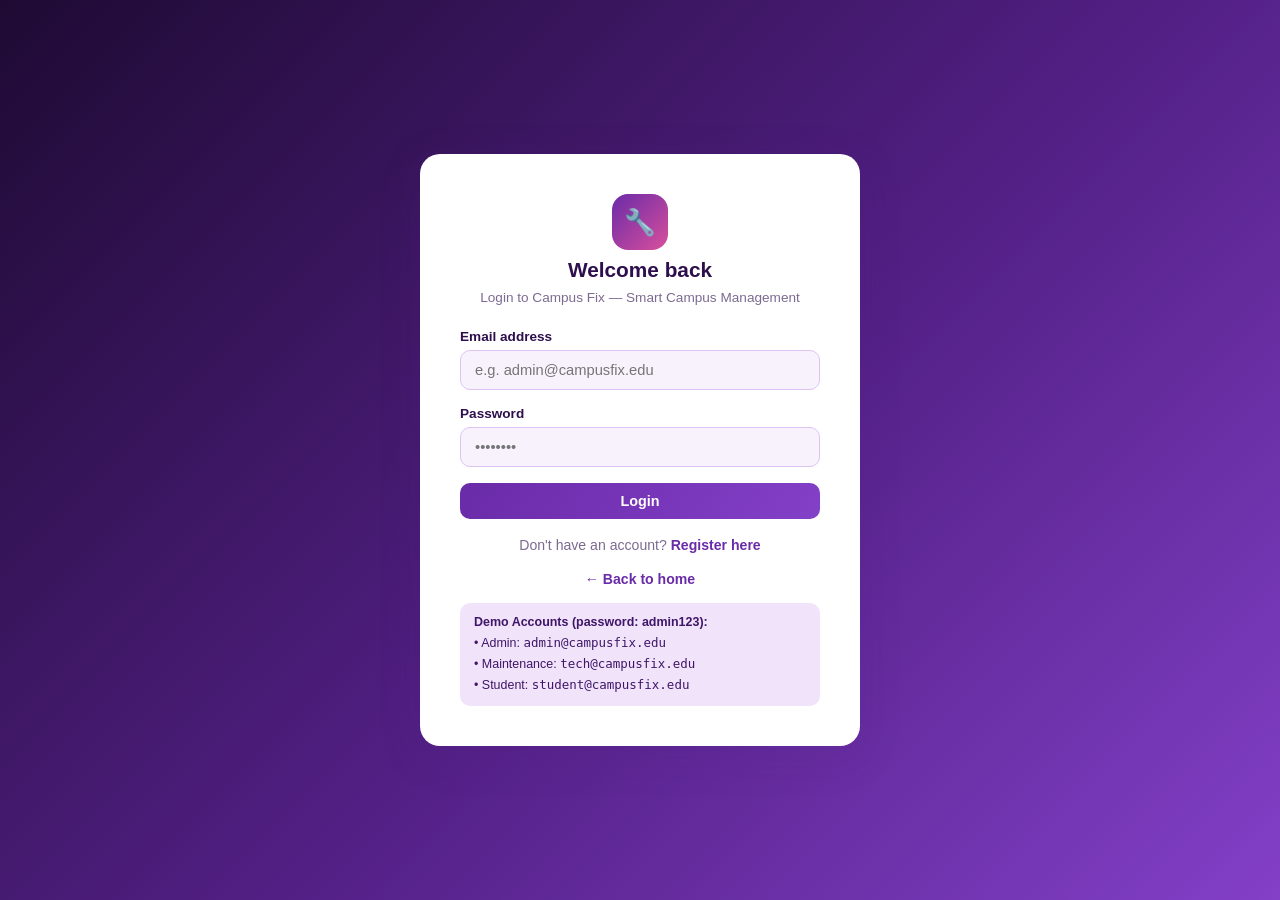
==== src/main/webapp/pages/admin-dashboard.html @ 3a28cf86 "feat: complete Campus Fix Java Servlet and Tomcat Maven project with JUnit tests, schema, and CI/CD" ====
<!DOCTYPE html>
<html lang="en">
<head>
<meta charset="UTF-8" />
<meta name="viewport" content="width=device-width, initial-scale=1.0" />
<title>Campus Admin & Maintenance Dashboard — Campus Fix</title>
<link rel="stylesheet" href="../css/style.css" />
</head>
<body>
  <div class="page-wrap">
    <header class="topbar" id="topbar"></header>

    <div class="dash-layout">
      <aside class="sidebar">
        <div class="nav-item active" data-view="overview">📊 Overview</div>
        <div class="nav-item" data-view="allComplaints">🔧 Campus Complaints</div>
        <div class="nav-item" data-view="users">👥 Directory & Staff</div>
      </aside>

      <main class="dash-main">
        <!-- Overview -->
        <div id="viewOverview">
          <div class="page-header">
            <div>
              <h2>Operations & Maintenance Overview</h2>
              <p>Campus-wide complaints, technician assignment workloads, and real-time resolution metrics.</p>
            </div>
          </div>
          <div class="stat-grid" id="statGrid"></div>

          <div class="card">
            <h3 style="color:var(--purple-900);margin-bottom:14px;font-size:1.05rem;">Recent Maintenance Issues</h3>
            <div id="recentList"></div>
          </div>
        </div>

        <!-- All complaints -->
        <div id="viewAllComplaints" style="display:none;">
          <div class="page-header">
            <div>
              <h2>Complaints & Maintenance Tickets</h2>
              <p>Assign tickets to staff, prioritize critical infrastructure, and update repair progress.</p>
            </div>
          </div>
          <div class="filter-bar">
            <select id="statusFilter">
              <option value="All">All Statuses</option>
              <option>Pending</option>
              <option>Assigned</option>
              <option>In Progress</option>
              <option>Resolved</option>
              <option>Rejected</option>
            </select>
            <select id="categoryFilter">
              <option value="All">All Categories</option>
            </select>
            <input type="text" id="searchInput" placeholder="Search by title, location or keywords..." />
          </div>
          <div id="complaintList"></div>
        </div>

        <!-- Users & Technicians -->
        <div id="viewUsers" style="display:none;">
          <div class="page-header">
            <div>
              <h2>Campus Directory & Maintenance Technicians</h2>
              <p>Active accounts across campus. Technicians with role <strong>maintenance</strong> can be assigned tickets using their ID.</p>
            </div>
          </div>
          <div class="card">
            <table style="width:100%;border-collapse:collapse;font-size:0.87rem;">
              <thead>
                <tr style="text-align:left;border-bottom:2px solid var(--purple-100);color:var(--purple-800);">
                  <th style="padding:10px;">User ID</th>
                  <th style="padding:10px;">Name</th>
                  <th style="padding:10px;">Email</th>
                  <th style="padding:10px;">Role</th>
                  <th style="padding:10px;">Department / Trade</th>
                  <th style="padding:10px;">ID Number</th>
                </tr>
              </thead>
              <tbody id="usersTableBody"></tbody>
            </table>
          </div>
        </div>
      </main>
    </div>

    <footer class="site-footer">© 2026 Campus Fix — Smart Campus Complaint & Maintenance Management System</footer>
  </div>

  <div class="modal-overlay" id="modalOverlay">
    <div class="modal-box">
      <div class="modal-header">
        <h3>Complaint Details & Actions</h3>
        <button class="modal-close" onclick="closeModal()">✕</button>
      </div>
      <div class="modal-body" id="modalBody"></div>
    </div>
  </div>

  <script src="../js/api.js"></script>
  <script src="../js/complaint-ui.js"></script>
  <script>
    let currentUser = null;
    let currentView = "overview";

    function switchView(view) {
      currentView = view;
      document.getElementById("viewOverview").style.display = view === "overview" ? "block" : "none";
      document.getElementById("viewAllComplaints").style.display = view === "allComplaints" ? "block" : "none";
      document.getElementById("viewUsers").style.display = view === "users" ? "block" : "none";
      document.querySelectorAll(".nav-item").forEach(n => n.classList.toggle("active", n.dataset.view === view));
      loadDashboardData();
    }

    async function loadDashboardData() {
      if (currentView === "overview") return loadOverview();
      if (currentView === "allComplaints") return loadAllComplaints();
      if (currentView === "users") return loadUsers();
    }

    async function loadOverview() {
      const stats = await api.adminStats();
      const statusOrder = ["Pending", "Assigned", "In Progress", "Resolved", "Rejected"];
      const classes = { "Pending": "pending", "Assigned": "progress", "In Progress": "progress", "Resolved": "resolved", "Rejected": "rejected" };
      const grid = document.getElementById("statGrid");
      const byStat = stats.by_status || {};

      grid.innerHTML = `
        <div class="stat-card">
          <div class="stat-value">${stats.total || 0}</div>
          <div class="stat-label">Total Campus Complaints</div>
        </div>
        ${statusOrder.map(s => `
          <div class="stat-card ${classes[s] || 'pending'}">
            <div class="stat-value">${byStat[s] || 0}</div>
            <div class="stat-label">${s}</div>
          </div>
        `).join("")}
      `;

      const { complaints } = await api.listComplaints();
      const recent = (complaints || []).slice(0, 5);
      renderComplaintList(document.getElementById("recentList"), recent, currentUser);
    }

    async function loadAllComplaints() {
      const status = document.getElementById("statusFilter").value;
      const category = document.getElementById("categoryFilter").value;
      const search = document.getElementById("searchInput").value;
      const { complaints } = await api.listComplaints({ status, category, search });
      renderComplaintList(document.getElementById("complaintList"), complaints, currentUser);
    }

    async function loadUsers() {
      const { users } = await api.adminUsers();
      document.getElementById("usersTableBody").innerHTML = (users || []).map(u => `
        <tr style="border-bottom:1px solid var(--purple-50);">
          <td style="padding:10px;font-weight:700;">#${u.id}</td>
          <td style="padding:10px;">${escapeHtml(u.name)}</td>
          <td style="padding:10px;">${escapeHtml(u.email)}</td>
          <td style="padding:10px;"><span class="role-badge" style="background:var(--purple-100);color:var(--purple-800);font-weight:700;">${u.role}</span></td>
          <td style="padding:10px;">${escapeHtml(u.department || "-")}</td>
          <td style="padding:10px;">${escapeHtml(u.idNumber || "-")}</td>
        </tr>
      `).join("");
    }

    (async () => {
      currentUser = await requireAuth(["admin", "maintenance"]);
      if (!currentUser) return;
      await renderTopbar(currentUser, "overview");

      const { categories } = await api.meta();
      document.getElementById("categoryFilter").innerHTML += categories.map(c => `<option>${c}</option>`).join("");

      document.querySelectorAll(".nav-item").forEach(item => {
        item.addEventListener("click", () => switchView(item.dataset.view));
      });

      document.getElementById("statusFilter").addEventListener("change", loadDashboardData);
      document.getElementById("categoryFilter").addEventListener("change", loadDashboardData);
      document.getElementById("searchInput").addEventListener("input", debounce(loadDashboardData, 350));

      await loadOverview();
    })();

    function debounce(fn, ms) {
      let t;
      return (...args) => { clearTimeout(t); t = setTimeout(() => fn(...args), ms); };
    }

    document.getElementById("modalOverlay").addEventListener("click", (e) => {
      if (e.target.id === "modalOverlay") closeModal();
    });
  </script>
</body>
</html>
---- src/main/webapp/css/style.css ----
:root {
  --purple-950: #1e0a33;
  --purple-900: #2d0f4d;
  --purple-800: #3f1668;
  --purple-700: #532086;
  --purple-600: #6a2ba8;
  --purple-500: #8340c8;
  --purple-400: #a166dd;
  --purple-300: #c19aeb;
  --purple-200: #ddc4f4;
  --purple-100: #f0e3fa;
  --purple-50: #f8f2fd;
  --accent-pink: #d94f9c;
  --accent-gold: #e8b84b;
  --success: #3fae6e;
  --danger: #d64545;
  --warning: #e6a13c;
  --info: #4a90c9;
  --text-dark: #241635;
  --text-muted: #7c6a91;
  --white: #ffffff;
  --shadow: 0 4px 20px rgba(83, 32, 134, 0.12);
  --shadow-lg: 0 10px 40px rgba(83, 32, 134, 0.18);
  --radius: 14px;
}

* { margin: 0; padding: 0; box-sizing: border-box; }

body {
  font-family: 'Segoe UI', Roboto, -apple-system, sans-serif;
  background: linear-gradient(160deg, var(--purple-50) 0%, #f3e9fb 100%);
  color: var(--text-dark);
  min-height: 100vh;
}

a { text-decoration: none; color: inherit; }
ul { list-style: none; }
button { font-family: inherit; cursor: pointer; border: none; }
input, select, textarea { font-family: inherit; }

/* ---------- Layout ---------- */
.page-wrap { min-height: 100vh; display: flex; flex-direction: column; }

.topbar {
  background: linear-gradient(120deg, var(--purple-900), var(--purple-700));
  color: var(--white);
  padding: 16px 32px;
  display: flex;
  align-items: center;
  justify-content: space-between;
  box-shadow: var(--shadow);
  position: sticky;
  top: 0;
  z-index: 100;
}

.brand {
  display: flex;
  align-items: center;
  gap: 10px;
  font-size: 1.25rem;
  font-weight: 700;
  letter-spacing: 0.3px;
}
.brand .brand-icon {
  width: 38px; height: 38px;
  background: linear-gradient(135deg, var(--accent-gold), var(--accent-pink));
  border-radius: 10px;
  display: flex; align-items: center; justify-content: center;
  font-size: 1.1rem;
}

.topbar-right { display: flex; align-items: center; gap: 18px; }
.user-chip {
  display: flex; align-items: center; gap: 8px;
  background: rgba(255,255,255,0.12);
  padding: 6px 14px 6px 8px;
  border-radius: 30px;
  font-size: 0.9rem;
}
.user-chip .avatar {
  width: 28px; height: 28px; border-radius: 50%;
  background: var(--accent-gold);
  color: var(--purple-950);
  display: flex; align-items: center; justify-content: center;
  font-weight: 700; font-size: 0.8rem;
}
.role-badge {
  text-transform: uppercase;
  font-size: 0.65rem;
  padding: 2px 8px;
  border-radius: 20px;
  background: rgba(255,255,255,0.2);
  letter-spacing: 0.5px;
}

.btn {
  padding: 10px 20px;
  border-radius: 10px;
  font-weight: 600;
  font-size: 0.9rem;
  transition: all 0.2s ease;
  display: inline-flex;
  align-items: center;
  gap: 8px;
}
.btn-primary { background: linear-gradient(120deg, var(--purple-600), var(--purple-500)); color: var(--white); }
.btn-primary:hover { background: linear-gradient(120deg, var(--purple-700), var(--purple-600)); transform: translateY(-1px); box-shadow: var(--shadow); }
.btn-outline { background: transparent; border: 1.5px solid var(--purple-400); color: var(--purple-700); }
.btn-outline:hover { background: var(--purple-100); }
.btn-ghost { background: rgba(255,255,255,0.15); color: var(--white); }
.btn-ghost:hover { background: rgba(255,255,255,0.25); }
.btn-danger { background: var(--danger); color: white; }
.btn-danger:hover { background: #b93737; }
.btn-sm { padding: 6px 14px; font-size: 0.8rem; }
.btn-block { width: 100%; justify-content: center; }
.btn:disabled { opacity: 0.5; cursor: not-allowed; }

.container { max-width: 1200px; margin: 0 auto; padding: 32px 24px; width: 100%; flex: 1; }

/* ---------- Sidebar layout (dashboard) ---------- */
.dash-layout { display: flex; flex: 1; }
.sidebar {
  width: 230px;
  background: linear-gradient(180deg, var(--purple-900), var(--purple-950));
  color: var(--purple-100);
  padding: 24px 0;
  flex-shrink: 0;
}
.sidebar .nav-item {
  display: flex; align-items: center; gap: 12px;
  padding: 13px 26px;
  font-size: 0.92rem;
  font-weight: 500;
  color: var(--purple-200);
  border-left: 3px solid transparent;
  transition: all 0.2s;
}
.sidebar .nav-item:hover { background: rgba(255,255,255,0.06); color: var(--white); }
.sidebar .nav-item.active {
  background: rgba(255,255,255,0.09);
  border-left-color: var(--accent-gold);
  color: var(--white);
}
.dash-main { flex: 1; padding: 32px; max-width: calc(1200px - 230px); margin: 0 auto; width: 100%; }

/* ---------- Cards ---------- */
.card {
  background: var(--white);
  border-radius: var(--radius);
  box-shadow: var(--shadow);
  padding: 24px;
}
.card + .card { margin-top: 20px; }

.stat-grid { display: grid; grid-template-columns: repeat(auto-fit, minmax(200px, 1fr)); gap: 18px; margin-bottom: 24px; }
.stat-card {
  background: var(--white);
  border-radius: var(--radius);
  padding: 20px;
  box-shadow: var(--shadow);
  border-top: 4px solid var(--purple-500);
  position: relative;
  overflow: hidden;
}
.stat-card .stat-value { font-size: 2rem; font-weight: 800; color: var(--purple-800); }
.stat-card .stat-label { color: var(--text-muted); font-size: 0.85rem; margin-top: 4px; }
.stat-card.pending { border-top-color: var(--warning); }
.stat-card.progress { border-top-color: var(--info); }
.stat-card.resolved { border-top-color: var(--success); }
.stat-card.rejected { border-top-color: var(--danger); }

/* ---------- Auth pages ---------- */
.auth-wrap {
  min-height: 100vh;
  display: flex;
  align-items: center;
  justify-content: center;
  background: linear-gradient(135deg, var(--purple-950) 0%, var(--purple-700) 55%, var(--purple-500) 100%);
  padding: 24px;
}
.auth-card {
  background: var(--white);
  border-radius: 20px;
  box-shadow: var(--shadow-lg);
  width: 100%;
  max-width: 440px;
  padding: 40px;
}
.auth-logo {
  display: flex; flex-direction: column; align-items: center; gap: 8px; margin-bottom: 24px;
}
.auth-logo .brand-icon {
  width: 56px; height: 56px; border-radius: 16px;
  background: linear-gradient(135deg, var(--purple-600), var(--accent-pink));
  display: flex; align-items: center; justify-content: center;
  font-size: 1.6rem;
}
.auth-logo h1 { font-size: 1.3rem; color: var(--purple-900); text-align: center; }
.auth-logo p { color: var(--text-muted); font-size: 0.85rem; text-align: center; }

.form-group { margin-bottom: 16px; }
.form-group label { display: block; font-size: 0.85rem; font-weight: 600; margin-bottom: 6px; color: var(--purple-900); }
.form-group input, .form-group select, .form-group textarea {
  width: 100%;
  padding: 11px 14px;
  border: 1.5px solid var(--purple-200);
  border-radius: 10px;
  font-size: 0.92rem;
  transition: border 0.2s;
  background: var(--purple-50);
  color: var(--text-dark);
}
.form-group input:focus, .form-group select:focus, .form-group textarea:focus {
  outline: none; border-color: var(--purple-500); background: var(--white);
}
.form-group textarea { resize: vertical; min-height: 110px; }
.form-row { display: grid; grid-template-columns: 1fr 1fr; gap: 14px; }
.checkbox-row { display: flex; align-items: center; gap: 8px; font-size: 0.87rem; color: var(--text-muted); }
.checkbox-row input { width: auto; }

.role-toggle { display: flex; gap: 10px; margin-bottom: 18px; }
.role-toggle button {
  flex: 1; padding: 10px; border-radius: 10px; border: 1.5px solid var(--purple-200);
  background: var(--purple-50); font-weight: 600; font-size: 0.85rem; color: var(--text-muted);
  transition: all 0.2s;
}
.role-toggle button.active {
  background: linear-gradient(120deg, var(--purple-600), var(--purple-500));
  color: var(--white); border-color: var(--purple-600);
}

.auth-switch { text-align: center; margin-top: 18px; font-size: 0.88rem; color: var(--text-muted); }
.auth-switch a { color: var(--purple-600); font-weight: 600; }

.alert {
  padding: 12px 16px; border-radius: 10px; font-size: 0.87rem; margin-bottom: 16px;
  display: none;
}
.alert.show { display: block; }
.alert-error { background: #fce9e9; color: var(--danger); border: 1px solid #f4c2c2; }
.alert-success { background: #e6f6ec; color: var(--success); border: 1px solid #b8e6c9; }

.demo-hint {
  background: var(--purple-100); border-radius: 10px; padding: 10px 14px;
  font-size: 0.78rem; color: var(--purple-800); margin-top: 16px; text-align: center;
}

/* ---------- Page header ---------- */
.page-header { display: flex; justify-content: space-between; align-items: flex-start; margin-bottom: 24px; flex-wrap: wrap; gap: 14px; }
.page-header h2 { font-size: 1.5rem; color: var(--purple-900); }
.page-header p { color: var(--text-muted); font-size: 0.9rem; margin-top: 4px; }

/* ---------- Filters ---------- */
.filter-bar { display: flex; gap: 12px; margin-bottom: 20px; flex-wrap: wrap; align-items: center; }
.filter-bar select, .filter-bar input {
  padding: 9px 14px; border-radius: 8px; border: 1.5px solid var(--purple-200);
  background: var(--white); font-size: 0.85rem; color: var(--text-dark);
}
.filter-bar input { flex: 1; min-width: 200px; }

/* ---------- Complaint list ---------- */
.complaint-item {
  background: var(--white);
  border-radius: 12px;
  padding: 18px 20px;
  box-shadow: var(--shadow);
  margin-bottom: 14px;
  display: flex;
  justify-content: space-between;
  align-items: flex-start;
  gap: 16px;
  border-left: 4px solid var(--purple-400);
  cursor: pointer;
  transition: transform 0.15s;
}
.complaint-item:hover { transform: translateY(-2px); }
.complaint-item .ci-left { flex: 1; }
.complaint-item h3 { font-size: 1.02rem; color: var(--purple-900); margin-bottom: 6px; }
.complaint-item .ci-desc { color: var(--text-muted); font-size: 0.87rem; margin-bottom: 8px; line-height: 1.4;
  display: -webkit-box; -webkit-line-clamp: 2; -webkit-box-orient: vertical; overflow: hidden; }
.ci-meta { display: flex; gap: 10px; flex-wrap: wrap; font-size: 0.76rem; color: var(--text-muted); align-items: center; }
.ci-right { display: flex; flex-direction: column; align-items: flex-end; gap: 8px; }

.badge { padding: 4px 12px; border-radius: 20px; font-size: 0.72rem; font-weight: 700; text-transform: uppercase; letter-spacing: 0.3px; }
.badge-pending { background: #fdf1de; color: var(--warning); }
.badge-progress { background: #e2f0fa; color: var(--info); }
.badge-resolved { background: #e2f6e9; color: var(--success); }
.badge-rejected { background: #fce4e4; color: var(--danger); }

.badge-low { background: var(--purple-100); color: var(--purple-600); }
.badge-medium { background: #fdf1de; color: var(--warning); }
.badge-high { background: #fde3ec; color: var(--accent-pink); }
.badge-urgent { background: var(--danger); color: white; }

.cat-tag { background: var(--purple-100); color: var(--purple-700); padding: 3px 10px; border-radius: 6px; font-size: 0.72rem; font-weight: 600; }

.empty-state { text-align: center; padding: 60px 20px; color: var(--text-muted); }
.empty-state .emoji { font-size: 3rem; margin-bottom: 12px; }

/* ---------- Modal ---------- */
.modal-overlay {
  position: fixed; inset: 0; background: rgba(30, 10, 51, 0.55);
  display: none; align-items: center; justify-content: center; z-index: 1000; padding: 20px;
}
.modal-overlay.show { display: flex; }
.modal-box {
  background: var(--white); border-radius: 18px; max-width: 640px; width: 100%;
  max-height: 88vh; overflow-y: auto; box-shadow: var(--shadow-lg);
}
.modal-header {
  padding: 22px 26px; border-bottom: 1px solid var(--purple-100);
  display: flex; justify-content: space-between; align-items: center;
  background: linear-gradient(120deg, var(--purple-50), var(--white));
  position: sticky; top: 0;
}
.modal-header h3 { color: var(--purple-900); font-size: 1.15rem; }
.modal-close { background: var(--purple-100); width: 32px; height: 32px; border-radius: 50%; font-size: 1.1rem; color: var(--purple-700); }
.modal-body { padding: 24px 26px; }

.detail-row { display: flex; justify-content: space-between; padding: 10px 0; border-bottom: 1px solid var(--purple-50); font-size: 0.88rem; }
.detail-row span:first-child { color: var(--text-muted); font-weight: 600; }
.detail-desc { background: var(--purple-50); padding: 14px 16px; border-radius: 10px; margin: 14px 0; font-size: 0.9rem; line-height: 1.6; }

.comment-list { margin-top: 10px; max-height: 220px; overflow-y: auto; }
.comment {
  background: var(--purple-50); border-radius: 10px; padding: 12px 14px; margin-bottom: 10px; font-size: 0.85rem;
}
.comment .comment-head { display: flex; justify-content: space-between; margin-bottom: 4px; font-weight: 700; color: var(--purple-800); font-size: 0.78rem; }
.comment .comment-head .role-tag { font-weight: 500; color: var(--accent-pink); text-transform: capitalize; }

.admin-controls { background: var(--purple-50); border-radius: 12px; padding: 16px; margin-top: 16px; }
.admin-controls h4 { font-size: 0.9rem; color: var(--purple-900); margin-bottom: 12px; }

footer.site-footer {
  text-align: center; padding: 18px; font-size: 0.8rem; color: var(--text-muted);
  border-top: 1px solid var(--purple-100); background: var(--white);
}

.landing-hero {
  background: linear-gradient(135deg, var(--purple-950), var(--purple-700) 60%, var(--purple-500));
  color: white; padding: 90px 24px; text-align: center;
}
.landing-hero h1 { font-size: 2.6rem; margin-bottom: 14px; }
.landing-hero p { font-size: 1.1rem; opacity: 0.9; max-width: 600px; margin: 0 auto 32px; }
.hero-actions { display: flex; gap: 14px; justify-content: center; flex-wrap: wrap; }
.hero-actions .btn { padding: 14px 30px; font-size: 1rem; }

.features { display: grid; grid-template-columns: repeat(auto-fit, minmax(240px,1fr)); gap: 24px; padding: 60px 24px; max-width: 1100px; margin: 0 auto; }
.feature-card { background: white; border-radius: 16px; padding: 28px; box-shadow: var(--shadow); text-align: center; }
.feature-card .fc-icon { font-size: 2.2rem; margin-bottom: 12px; }
.feature-card h3 { color: var(--purple-900); margin-bottom: 8px; font-size: 1.05rem; }
.feature-card p { color: var(--text-muted); font-size: 0.87rem; line-height: 1.5; }

@media (max-width: 800px) {
  .dash-layout { flex-direction: column; }
  .sidebar { width: 100%; padding: 10px 0; display: flex; overflow-x: auto; }
  .sidebar .nav-item { flex-shrink: 0; border-left: none; border-bottom: 3px solid transparent; }
  .sidebar .nav-item.active { border-left: none; border-bottom-color: var(--accent-gold); }
  .dash-main { padding: 18px; }
  .form-row { grid-template-columns: 1fr; }
  .complaint-item { flex-direction: column; }
  .ci-right { align-items: flex-start; flex-direction: row; }
}
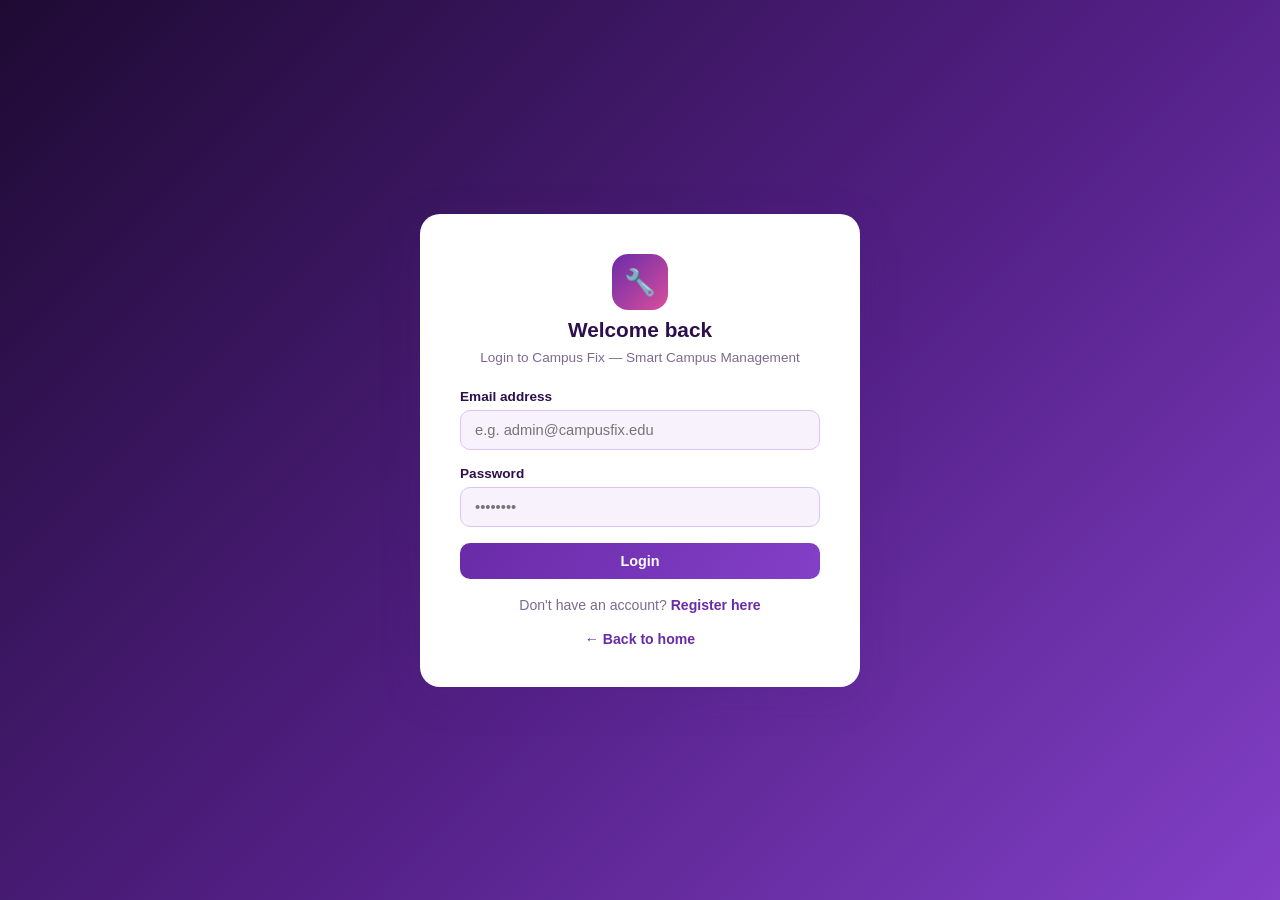
==== commit e7d2bb1f: "feat: complete CampusFix system with location details, UI updates, and screenshots" ====
--- a/src/main/webapp/pages/admin-dashboard.html
+++ b/src/main/webapp/pages/admin-dashboard.html
@@ -3,7 +3,7 @@
 <head>
 <meta charset="UTF-8" />
 <meta name="viewport" content="width=device-width, initial-scale=1.0" />
-<title>Campus Admin & Maintenance Dashboard — Campus Fix</title>
+<title>Admin Operations & Triage Dashboard — Campus Fix</title>
 <link rel="stylesheet" href="../css/style.css" />
 </head>
 <body>
@@ -13,7 +13,8 @@
     <div class="dash-layout">
       <aside class="sidebar">
         <div class="nav-item active" data-view="overview">📊 Overview</div>
-        <div class="nav-item" data-view="allComplaints">🔧 Campus Complaints</div>
+        <div class="nav-item" data-view="allComplaints">🔧 Assign & Triage</div>
+        <div class="nav-item" data-view="statusTracking">📈 Status Tracking</div>
         <div class="nav-item" data-view="users">👥 Directory & Staff</div>
       </aside>
 
@@ -22,14 +23,14 @@
         <div id="viewOverview">
           <div class="page-header">
             <div>
-              <h2>Operations & Maintenance Overview</h2>
+              <h2>Administrator Operations Overview</h2>
               <p>Campus-wide complaints, technician assignment workloads, and real-time resolution metrics.</p>
             </div>
           </div>
           <div class="stat-grid" id="statGrid"></div>
 
           <div class="card">
-            <h3 style="color:var(--purple-900);margin-bottom:14px;font-size:1.05rem;">Recent Maintenance Issues</h3>
+            <h3 style="color:var(--purple-900);margin-bottom:14px;font-size:1.05rem;">Recent Campus Complaints (Click to View / Assign)</h3>
             <div id="recentList"></div>
           </div>
         </div>
@@ -38,8 +39,8 @@
         <div id="viewAllComplaints" style="display:none;">
           <div class="page-header">
             <div>
-              <h2>Complaints & Maintenance Tickets</h2>
-              <p>Assign tickets to staff, prioritize critical infrastructure, and update repair progress.</p>
+              <h2>Complaint Triage & Staff Assignment</h2>
+              <p>Assign incoming tickets to maintenance technicians, set urgency priorities, and monitor resolution.</p>
             </div>
           </div>
           <div class="filter-bar">
@@ -59,24 +60,35 @@
           <div id="complaintList"></div>
         </div>
 
+        <!-- Dedicated Status Tracking Section for Admin -->
+        <div id="viewStatusTracking" style="display:none;">
+          <div class="page-header">
+            <div>
+              <h2>Live Status Tracking & Lifecycle Monitor</h2>
+              <p>Track the real-time solving progress of each complaint from submission through maintenance resolution.</p>
+            </div>
+          </div>
+          <div id="adminTrackingList"></div>
+        </div>
+
         <!-- Users & Technicians -->
         <div id="viewUsers" style="display:none;">
           <div class="page-header">
             <div>
-              <h2>Campus Directory & Maintenance Technicians</h2>
-              <p>Active accounts across campus. Technicians with role <strong>maintenance</strong> can be assigned tickets using their ID.</p>
+              <h2>Campus Directory & Maintenance Staff</h2>
+              <p>Registered users across campus. Technicians with role <strong>maintenance</strong> receive assigned work tickets.</p>
             </div>
           </div>
           <div class="card">
             <table style="width:100%;border-collapse:collapse;font-size:0.87rem;">
               <thead>
                 <tr style="text-align:left;border-bottom:2px solid var(--purple-100);color:var(--purple-800);">
-                  <th style="padding:10px;">User ID</th>
+                  <th style="padding:10px;">ID</th>
                   <th style="padding:10px;">Name</th>
                   <th style="padding:10px;">Email</th>
                   <th style="padding:10px;">Role</th>
                   <th style="padding:10px;">Department / Trade</th>
-                  <th style="padding:10px;">ID Number</th>
+                  <th style="padding:10px;">ID / Roll Number</th>
                 </tr>
               </thead>
               <tbody id="usersTableBody"></tbody>
@@ -92,7 +104,7 @@
   <div class="modal-overlay" id="modalOverlay">
     <div class="modal-box">
       <div class="modal-header">
-        <h3>Complaint Details & Actions</h3>
+        <h3>Complaint Details & Admin Triage</h3>
         <button class="modal-close" onclick="closeModal()">✕</button>
       </div>
       <div class="modal-body" id="modalBody"></div>
@@ -109,6 +121,7 @@
       currentView = view;
       document.getElementById("viewOverview").style.display = view === "overview" ? "block" : "none";
       document.getElementById("viewAllComplaints").style.display = view === "allComplaints" ? "block" : "none";
+      document.getElementById("viewStatusTracking").style.display = view === "statusTracking" ? "block" : "none";
       document.getElementById("viewUsers").style.display = view === "users" ? "block" : "none";
       document.querySelectorAll(".nav-item").forEach(n => n.classList.toggle("active", n.dataset.view === view));
       loadDashboardData();
@@ -117,7 +130,46 @@
     async function loadDashboardData() {
       if (currentView === "overview") return loadOverview();
       if (currentView === "allComplaints") return loadAllComplaints();
+      if (currentView === "statusTracking") return loadStatusTracking();
       if (currentView === "users") return loadUsers();
+    }
+
+    async function loadStatusTracking() {
+      const { complaints } = await api.listComplaints();
+      const container = document.getElementById("adminTrackingList");
+      if (!complaints || !complaints.length) {
+        container.innerHTML = `<div class="empty-state"><p>No complaints to track.</p></div>`;
+        return;
+      }
+      container.innerHTML = complaints.map(c => {
+        const assignedName = c.assignedToName || (c.assignedTo ? "Technician #" + c.assignedTo : "⚠️ Unassigned — Click to assign staff");
+        return `
+          <div class="card" style="margin-bottom:18px;cursor:pointer;" onclick="openComplaintModal(${c.id}, currentUser)">
+            <div style="display:flex; justify-content:space-between; align-items:flex-start; margin-bottom:10px;">
+              <div>
+                <h3 style="font-size:1.05rem;color:var(--purple-950);">#${c.id} — ${escapeHtml(c.title)}</h3>
+                <span style="font-size:0.8rem;color:var(--text-muted);">Filed by ${c.anonymous ? "Anonymous" : escapeHtml(c.filedByName || "User #" + c.filedBy)} on ${c.createdAt ? c.createdAt.toString().substring(0, 19) : "-"}</span>
+              </div>
+              <span class="badge ${statusBadgeClass(c.status)}">${c.status}</span>
+            </div>
+
+            <!-- Visual Stepper Progress Bar -->
+            ${renderStatusTrackerHtml(c.status)}
+
+            <div style="font-size:0.86rem; color:var(--text-dark); background:var(--purple-50); padding:10px 14px; border-radius:8px; display:flex; justify-content:space-between; flex-wrap:wrap; gap:8px;">
+              <span><strong>Assigned Staff:</strong> ${escapeHtml(assignedName)}</span>
+              <span><strong>Category:</strong> ${escapeHtml(c.category)}</span>
+              <span><strong>Priority:</strong> <span class="badge ${priorityBadgeClass(c.priority)}" style="font-size:0.7rem;">${c.priority}</span></span>
+            </div>
+
+            ${c.resolutionNotes ? `
+              <div style="margin-top:10px; font-size:0.85rem; color:#166534; background:#f0fdf4; padding:8px 12px; border-radius:6px; border:1px solid #bbf7d0;">
+                <strong>Technician Resolution Note:</strong> ${escapeHtml(c.resolutionNotes)}
+              </div>
+            ` : ""}
+          </div>
+        `;
+      }).join("");
     }
 
     async function loadOverview() {
@@ -168,7 +220,7 @@
     }
 
     (async () => {
-      currentUser = await requireAuth(["admin", "maintenance"]);
+      currentUser = await requireAuth(["admin"]);
       if (!currentUser) return;
       await renderTopbar(currentUser, "overview");
 
--- a/src/main/webapp/css/style.css
+++ b/src/main/webapp/css/style.css
@@ -346,11 +346,106 @@
 .hero-actions { display: flex; gap: 14px; justify-content: center; flex-wrap: wrap; }
 .hero-actions .btn { padding: 14px 30px; font-size: 1rem; }
 
-.features { display: grid; grid-template-columns: repeat(auto-fit, minmax(240px,1fr)); gap: 24px; padding: 60px 24px; max-width: 1100px; margin: 0 auto; }
-.feature-card { background: white; border-radius: 16px; padding: 28px; box-shadow: var(--shadow); text-align: center; }
-.feature-card .fc-icon { font-size: 2.2rem; margin-bottom: 12px; }
-.feature-card h3 { color: var(--purple-900); margin-bottom: 8px; font-size: 1.05rem; }
-.feature-card p { color: var(--text-muted); font-size: 0.87rem; line-height: 1.5; }
+/* ---------- 4-Role Infographic Grid (Matches Reference Design) ---------- */
+.role-matrix-section {
+  max-width: 1240px;
+  margin: -40px auto 50px;
+  padding: 0 20px;
+  position: relative;
+  z-index: 10;
+}
+.role-matrix-grid {
+  display: grid;
+  grid-template-columns: repeat(4, 1fr);
+  gap: 16px;
+}
+.role-col-card {
+  background: var(--white);
+  border-radius: 18px;
+  overflow: hidden;
+  box-shadow: 0 10px 30px rgba(0,0,0,0.07);
+  border: 1.5px solid rgba(0,0,0,0.04);
+  display: flex;
+  flex-direction: column;
+  transition: transform 0.25s ease, box-shadow 0.25s ease;
+}
+.role-col-card:hover {
+  transform: translateY(-4px);
+  box-shadow: 0 16px 36px rgba(0,0,0,0.12);
+}
+.role-col-header-banner {
+  padding: 16px 14px;
+  text-align: center;
+  color: white;
+  font-weight: 700;
+  font-size: 1.15rem;
+  letter-spacing: 0.3px;
+}
+.role-banner-blue { background: #1e88e5; }
+.role-banner-green { background: #2e7d32; }
+.role-banner-orange { background: #f57c00; }
+.role-banner-purple { background: #5e35b1; }
+
+.role-col-illustration {
+  height: 140px;
+  display: flex;
+  align-items: center;
+  justify-content: center;
+  padding: 12px;
+}
+.role-ill-blue { background: #e3f2fd; }
+.role-ill-green { background: #e8f5e9; }
+.role-ill-orange { background: #fff3e0; }
+.role-ill-purple { background: #ede7f6; }
+
+.role-col-features {
+  padding: 22px 18px 24px;
+  display: flex;
+  flex-direction: column;
+  gap: 16px;
+  flex: 1;
+}
+.role-feat-item {
+  display: flex;
+  align-items: center;
+  gap: 12px;
+  font-size: 0.88rem;
+  font-weight: 600;
+  color: #2c3e50;
+  line-height: 1.35;
+}
+.role-feat-icon {
+  width: 36px;
+  height: 36px;
+  border-radius: 50%;
+  display: flex;
+  align-items: center;
+  justify-content: center;
+  font-size: 1rem;
+  flex-shrink: 0;
+  color: white;
+}
+.icon-blue { background: #1e88e5; }
+.icon-purple { background: #7b1fa2; }
+.icon-green { background: #2e7d32; }
+.icon-gold { background: #f9a825; }
+.icon-red { background: #e53935; }
+.icon-teal { background: #00897b; }
+.icon-orange { background: #ef6c00; }
+.icon-deepblue { background: #1565c0; }
+
+.role-card-footer {
+  padding: 0 18px 18px;
+}
+
+@media (max-width: 1024px) {
+  .role-matrix-grid { grid-template-columns: repeat(2, 1fr); gap: 20px; }
+  .role-matrix-section { margin-top: 10px; }
+}
+@media (max-width: 600px) {
+  .role-matrix-grid { grid-template-columns: 1fr; }
+}
+
 
 @media (max-width: 800px) {
   .dash-layout { flex-direction: column; }
@@ -362,3 +457,104 @@
   .complaint-item { flex-direction: column; }
   .ci-right { align-items: flex-start; flex-direction: row; }
 }
+
+/* ---------- Status Stepper & Progress Tracking ---------- */
+.status-tracker {
+  display: flex;
+  align-items: center;
+  justify-content: space-between;
+  margin: 18px 0 24px;
+  position: relative;
+}
+.status-tracker::before {
+  content: '';
+  position: absolute;
+  top: 18px;
+  left: 24px;
+  right: 24px;
+  height: 4px;
+  background: var(--purple-100);
+  z-index: 1;
+}
+.status-step {
+  position: relative;
+  z-index: 2;
+  display: flex;
+  flex-direction: column;
+  align-items: center;
+  text-align: center;
+  flex: 1;
+}
+.step-circle {
+  width: 36px;
+  height: 36px;
+  border-radius: 50%;
+  background: var(--white);
+  border: 3px solid var(--purple-200);
+  color: var(--purple-400);
+  display: flex;
+  align-items: center;
+  justify-content: center;
+  font-weight: 700;
+  font-size: 0.85rem;
+  transition: all 0.25s ease;
+}
+.status-step.active .step-circle {
+  border-color: var(--purple-600);
+  background: var(--purple-600);
+  color: var(--white);
+  box-shadow: 0 0 0 4px var(--purple-100);
+}
+.status-step.completed .step-circle {
+  border-color: var(--success);
+  background: var(--success);
+  color: var(--white);
+}
+.status-step.rejected .step-circle {
+  border-color: var(--danger);
+  background: var(--danger);
+  color: var(--white);
+}
+.step-label {
+  font-size: 0.78rem;
+  font-weight: 600;
+  color: var(--text-muted);
+  margin-top: 8px;
+}
+.status-step.active .step-label,
+.status-step.completed .step-label {
+  color: var(--purple-900);
+}
+
+/* Resolution Box & Image Preview */
+.resolution-box {
+  background: #f0fdf4;
+  border: 1.5px solid #bbf7d0;
+  border-radius: 12px;
+  padding: 16px;
+  margin-top: 16px;
+}
+.resolution-box h4 {
+  color: #166534;
+  font-size: 0.95rem;
+  margin-bottom: 8px;
+  display: flex;
+  align-items: center;
+  gap: 8px;
+}
+.resolution-box p {
+  color: #14532d;
+  font-size: 0.9rem;
+  line-height: 1.5;
+  white-space: pre-wrap;
+}
+.resolution-preview-img {
+  max-width: 100%;
+  max-height: 300px;
+  border-radius: 8px;
+  object-fit: cover;
+  border: 2px solid var(--purple-200);
+  margin-top: 10px;
+  display: block;
+}
+
